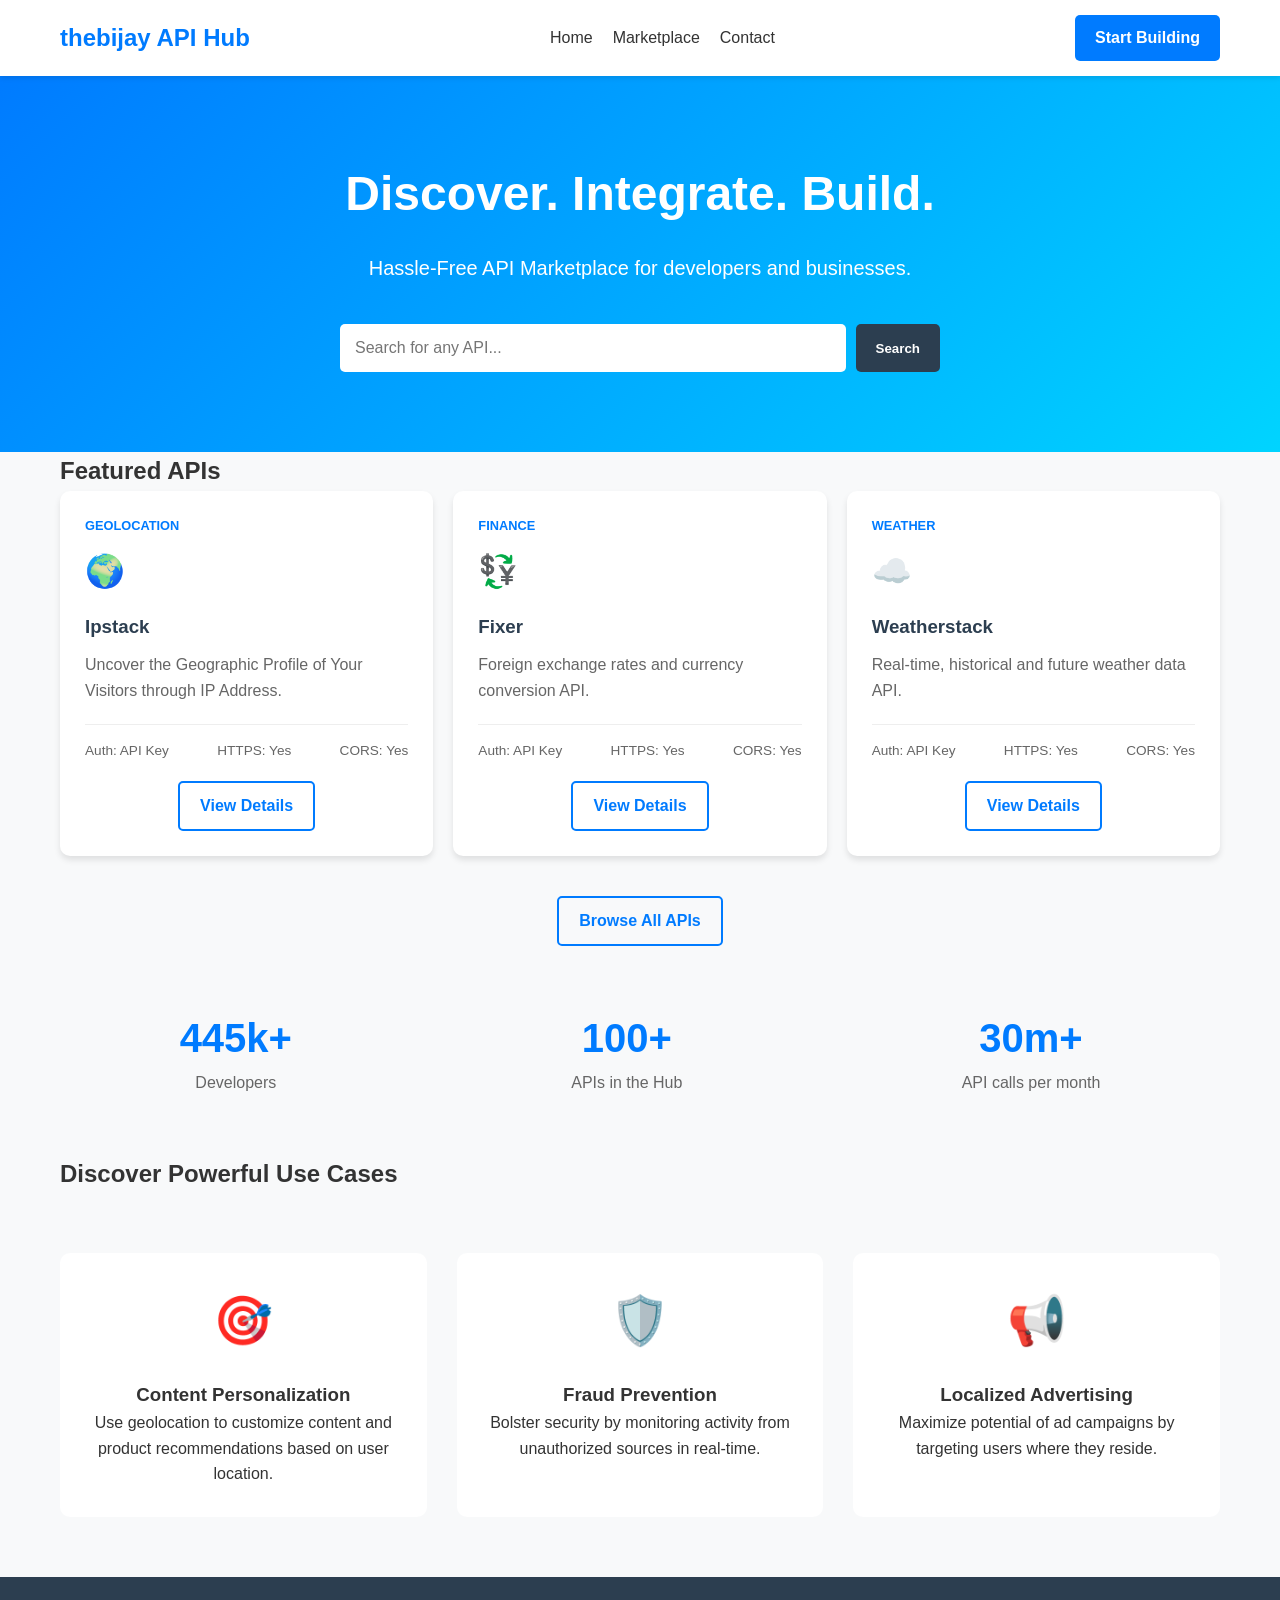
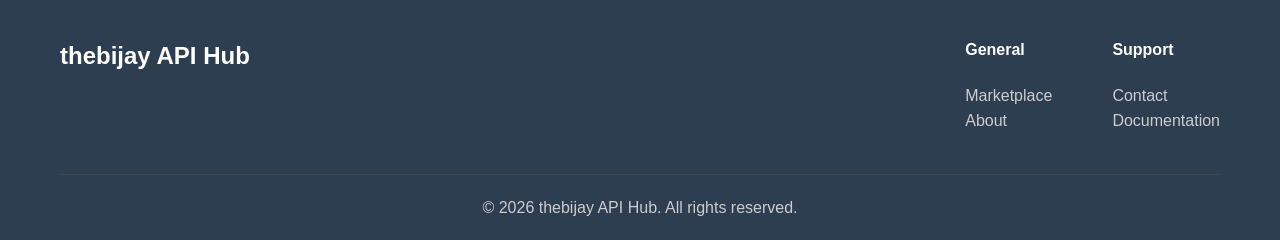
==== index.html @ 3344d34d "Organize repository structure and implement API marketplace web interface. - Extracted and moved fil" ====
<!DOCTYPE html>
<html lang="en">
<head>
    <meta charset="UTF-8">
    <meta name="viewport" content="width=device-width, initial-scale=1.0">
    <title>thebijay API Hub | Discover. Integrate. Build.</title>
    <link rel="stylesheet" href="style.css">
</head>
<body>
    <header>
        <nav class="container">
            <div class="logo">thebijay API Hub</div>
            <ul class="nav-links">
                <li><a href="index.html">Home</a></li>
                <li><a href="apis.html">Marketplace</a></li>
                <li><a href="contact.html">Contact</a></li>
            </ul>
            <a href="apis.html" class="btn btn-primary">Start Building</a>
        </nav>
    </header>

    <main>
        <section class="hero">
            <div class="container">
                <h1>Discover. Integrate. Build.</h1>
                <p>Hassle-Free API Marketplace for developers and businesses.</p>
                <div class="hero-search">
                    <input type="text" id="heroSearchInput" placeholder="Search for any API...">
                    <button onclick="window.location.href='apis.html?q=' + document.getElementById('heroSearchInput').value" class="btn btn-secondary">Search</button>
                </div>
            </div>
        </section>

        <section class="featured container">
            <h2>Featured APIs</h2>
            <div id="featuredContainer" class="api-grid">
                <!-- Featured APIs will be loaded here -->
            </div>
            <div class="text-center">
                <a href="apis.html" class="btn btn-outline">Browse All APIs</a>
            </div>
        </section>

        <section class="stats container">
            <div class="stat-item">
                <span class="stat-number">445k+</span>
                <span class="stat-label">Developers</span>
            </div>
            <div class="stat-item">
                <span class="stat-number">100+</span>
                <span class="stat-label">APIs in the Hub</span>
            </div>
            <div class="stat-item">
                <span class="stat-number">30m+</span>
                <span class="stat-label">API calls per month</span>
            </div>
        </section>

        <section class="use-cases container">
            <h2>Discover Powerful Use Cases</h2>
            <div class="use-case-grid">
                <div class="use-case-card">
                    <div class="icon">🎯</div>
                    <h3>Content Personalization</h3>
                    <p>Use geolocation to customize content and product recommendations based on user location.</p>
                </div>
                <div class="use-case-card">
                    <div class="icon">🛡️</div>
                    <h3>Fraud Prevention</h3>
                    <p>Bolster security by monitoring activity from unauthorized sources in real-time.</p>
                </div>
                <div class="use-case-card">
                    <div class="icon">📢</div>
                    <h3>Localized Advertising</h3>
                    <p>Maximize potential of ad campaigns by targeting users where they reside.</p>
                </div>
            </div>
        </section>
    </main>

    <footer>
        <div class="container">
            <div class="footer-content">
                <div class="footer-logo">thebijay API Hub</div>
                <div class="footer-links">
                    <div>
                        <h4>General</h4>
                        <ul>
                            <li><a href="apis.html">Marketplace</a></li>
                            <li><a href="contact.html">About</a></li>
                        </ul>
                    </div>
                    <div>
                        <h4>Support</h4>
                        <ul>
                            <li><a href="contact.html">Contact</a></li>
                            <li><a href="#">Documentation</a></li>
                        </ul>
                    </div>
                </div>
            </div>
            <div class="footer-bottom">
                &copy; 2026 thebijay API Hub. All rights reserved.
            </div>
        </div>
    </footer>

    <script src="data.js"></script>
    <script src="script.js"></script>
    <script>
        // Load featured APIs on homepage
        const featuredContainer = document.getElementById('featuredContainer');
        if (featuredContainer) {
            apiData.slice(0, 3).forEach(api => {
                const card = createApiCard(api);
                featuredContainer.appendChild(card);
            });
        }
    </script>
</body>
</html>
---- style.css ----
:root {
    --primary: #007bff;
    --secondary: #2c3e50;
    --background: #f8f9fa;
    --text: #333;
    --text-muted: #666;
    --card-bg: #fff;
    --container-max: 1200px;
}

* {
    box-sizing: border-box;
    margin: 0;
    padding: 0;
}

body {
    font-family: -apple-system, BlinkMacSystemFont, "Segoe UI", Roboto, Helvetica, Arial, sans-serif;
    line-height: 1.6;
    color: var(--text);
    background-color: var(--background);
}

.container {
    max-width: var(--container-max);
    margin: 0 auto;
    padding: 0 20px;
}

header {
    background: #fff;
    box-shadow: 0 2px 5px rgba(0,0,0,0.1);
    padding: 15px 0;
    position: sticky;
    top: 0;
    z-index: 1000;
}

nav {
    display: flex;
    justify-content: space-between;
    align-items: center;
}

.logo {
    font-size: 1.5rem;
    font-weight: bold;
    color: var(--primary);
}

.nav-links {
    list-style: none;
    display: flex;
    gap: 20px;
}

.nav-links a {
    text-decoration: none;
    color: var(--text);
    font-weight: 500;
}

.nav-links a:hover {
    color: var(--primary);
}

.btn {
    display: inline-block;
    padding: 10px 20px;
    border-radius: 5px;
    text-decoration: none;
    font-weight: 600;
    cursor: pointer;
    border: none;
    transition: background 0.3s;
}

.btn-primary {
    background-color: var(--primary);
    color: #fff;
}

.btn-primary:hover {
    background-color: #0056b3;
}

.btn-secondary {
    background-color: var(--secondary);
    color: #fff;
}

.btn-secondary:hover {
    background-color: #1a252f;
}

.btn-outline {
    border: 2px solid var(--primary);
    color: var(--primary);
}

.btn-outline:hover {
    background-color: var(--primary);
    color: #fff;
}

/* Hero Section */
.hero {
    background: linear-gradient(135deg, #007bff 0%, #00d4ff 100%);
    color: #fff;
    padding: 80px 0;
    text-align: center;
}

.hero h1 {
    font-size: 3rem;
    margin-bottom: 20px;
}

.hero p {
    font-size: 1.25rem;
    margin-bottom: 40px;
}

.hero-search {
    max-width: 600px;
    margin: 0 auto;
    display: flex;
    gap: 10px;
}

.hero-search input {
    flex-grow: 1;
    padding: 15px;
    border-radius: 5px;
    border: none;
    font-size: 1rem;
}

/* Stats Section */
.stats {
    display: flex;
    justify-content: space-around;
    padding: 60px 0;
    text-align: center;
}

.stat-item {
    display: flex;
    flex-direction: column;
}

.stat-number {
    font-size: 2.5rem;
    font-weight: bold;
    color: var(--primary);
}

.stat-label {
    color: var(--text-muted);
    font-weight: 500;
}

/* API Grid */
.api-grid {
    display: grid;
    grid-template-columns: repeat(auto-fill, minmax(300px, 1fr));
    gap: 20px;
    margin-bottom: 40px;
}

.api-card {
    background: var(--card-bg);
    padding: 25px;
    border-radius: 10px;
    box-shadow: 0 4px 6px rgba(0,0,0,0.1);
    transition: transform 0.3s, box-shadow 0.3s;
    display: flex;
    flex-direction: column;
    justify-content: space-between;
}

.api-card:hover {
    transform: translateY(-5px);
    box-shadow: 0 10px 15px rgba(0,0,0,0.1);
}

.api-icon {
    font-size: 2rem;
    margin-bottom: 15px;
}

.api-card h3 {
    margin-bottom: 10px;
    color: var(--secondary);
}

.api-category {
    font-size: 0.8rem;
    text-transform: uppercase;
    color: var(--primary);
    font-weight: bold;
    margin-bottom: 10px;
}

.api-card p {
    color: var(--text-muted);
    margin-bottom: 20px;
}

.api-meta {
    display: flex;
    justify-content: space-between;
    font-size: 0.85rem;
    color: var(--text-muted);
    border-top: 1px solid #eee;
    padding-top: 15px;
}

/* Use Cases */
.use-case-grid {
    display: grid;
    grid-template-columns: repeat(3, 1fr);
    gap: 30px;
    padding: 60px 0;
}

.use-case-card {
    background: #fff;
    padding: 30px;
    border-radius: 10px;
    text-align: center;
}

.use-case-card .icon {
    font-size: 3rem;
    margin-bottom: 20px;
}

/* Marketplace Layout */
.marketplace-hero {
    padding: 40px 0;
    text-align: center;
}

.marketplace-content {
    display: flex;
    gap: 40px;
    margin-bottom: 60px;
}

.sidebar {
    width: 250px;
    flex-shrink: 0;
}

.sidebar h3 {
    margin-bottom: 20px;
}

.sidebar ul {
    list-style: none;
}

.sidebar li {
    margin-bottom: 10px;
}

.sidebar a {
    text-decoration: none;
    color: var(--text);
    padding: 8px 12px;
    display: block;
    border-radius: 5px;
}

.sidebar a.active, .sidebar a:hover {
    background-color: var(--primary);
    color: #fff;
}

.search-bar {
    max-width: 800px;
    margin: 20px auto;
    display: flex;
    gap: 10px;
}

.search-bar input {
    flex-grow: 1;
    padding: 12px;
    border: 1px solid #ccc;
    border-radius: 5px;
}

/* Contact Page */
.contact-container {
    display: flex;
    gap: 60px;
    padding: 40px 0;
}

.contact-form {
    flex: 2;
}

.contact-info {
    flex: 1;
}

.form-group {
    margin-bottom: 20px;
}

.form-group label {
    display: block;
    margin-bottom: 5px;
    font-weight: 600;
}

.form-group input, .form-group textarea {
    width: 100%;
    padding: 10px;
    border: 1px solid #ccc;
    border-radius: 5px;
}

/* Footer */
footer {
    background: var(--secondary);
    color: #fff;
    padding: 60px 0 20px;
}

.footer-content {
    display: flex;
    justify-content: space-between;
    margin-bottom: 40px;
}

.footer-logo {
    font-size: 1.5rem;
    font-weight: bold;
}

.footer-links {
    display: flex;
    gap: 60px;
}

.footer-links h4 {
    margin-bottom: 20px;
}

.footer-links ul {
    list-style: none;
}

.footer-links a {
    color: #ccc;
    text-decoration: none;
}

.footer-links a:hover {
    color: #fff;
}

.footer-bottom {
    text-align: center;
    border-top: 1px solid #444;
    padding-top: 20px;
    color: #ccc;
}

.text-center {
    text-align: center;
}

/* Mobile Responsiveness */
@media (max-width: 768px) {
    .nav-links {
        display: none;
    }
    .hero h1 {
        font-size: 2rem;
    }
    .use-case-grid {
        grid-template-columns: 1fr;
    }
    .marketplace-content {
        flex-direction: column;
    }
    .sidebar {
        width: 100%;
    }
    .contact-container {
        flex-direction: column;
    }
}
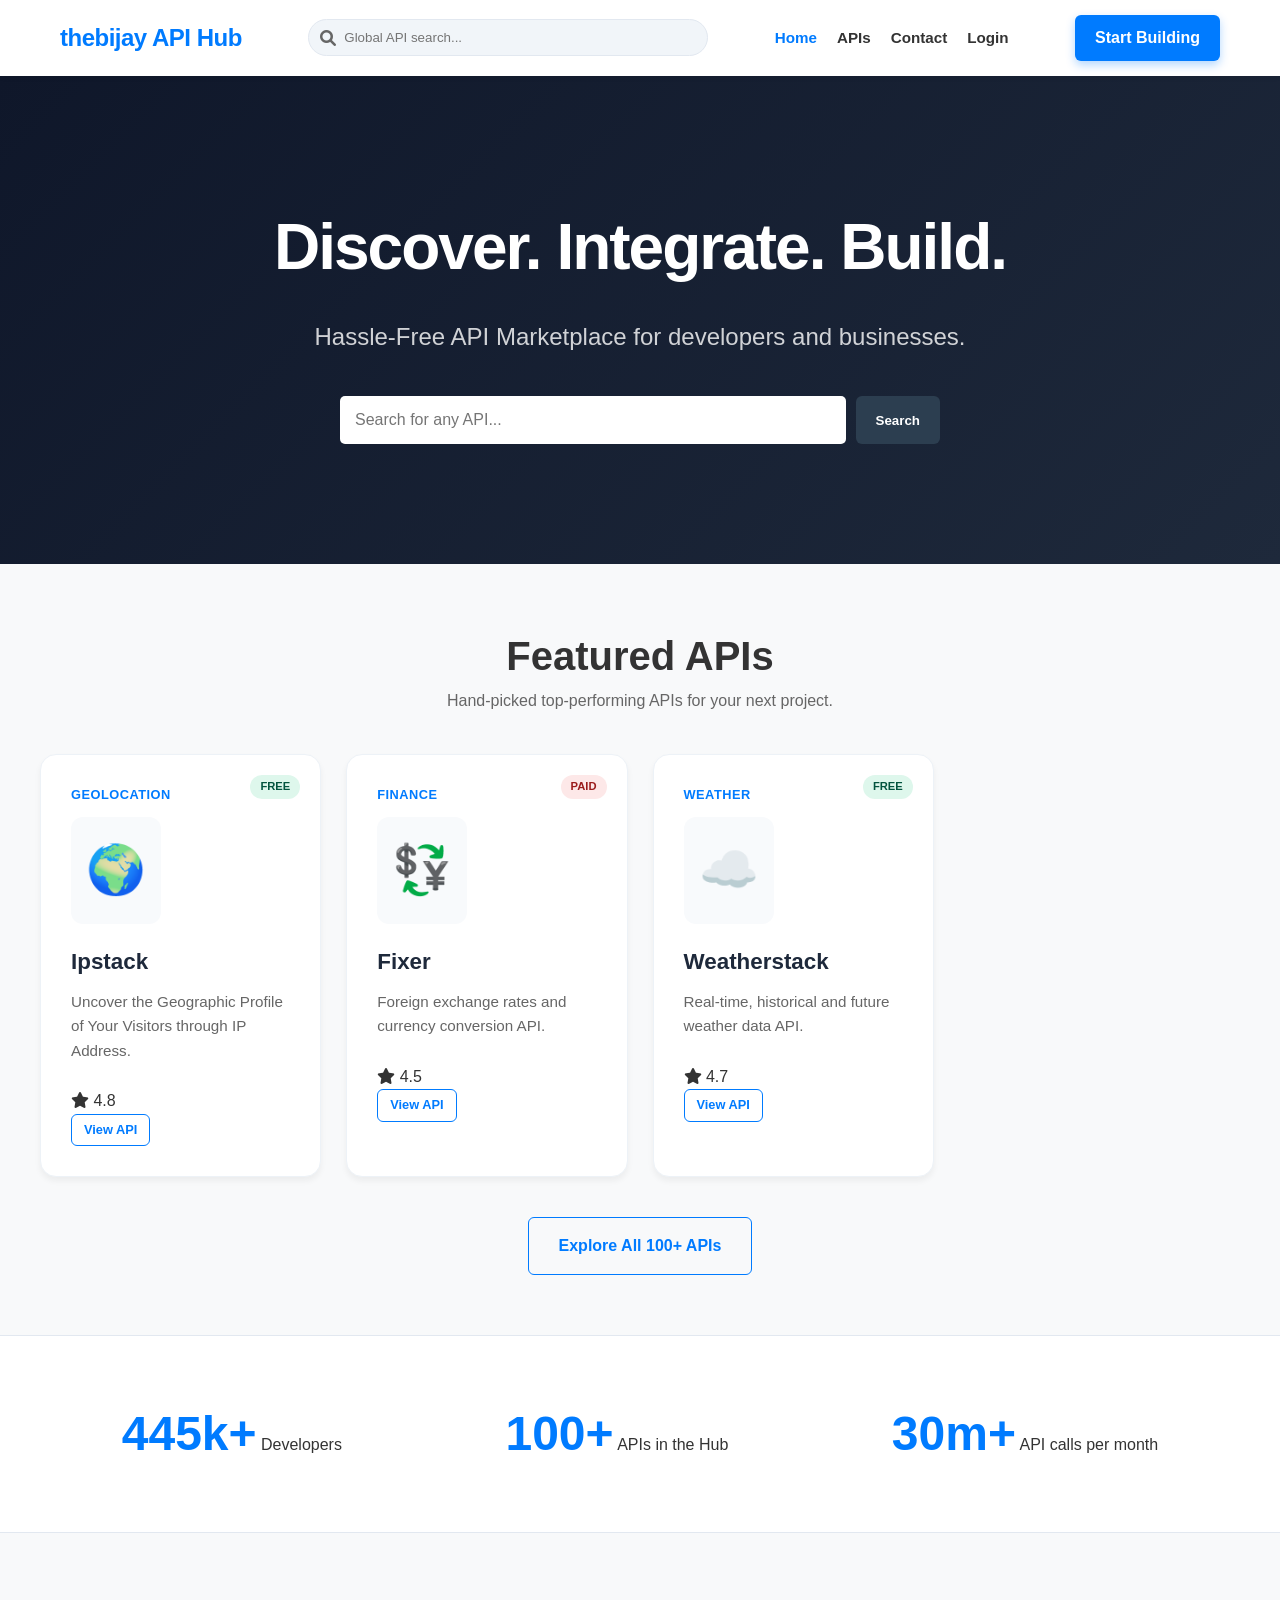
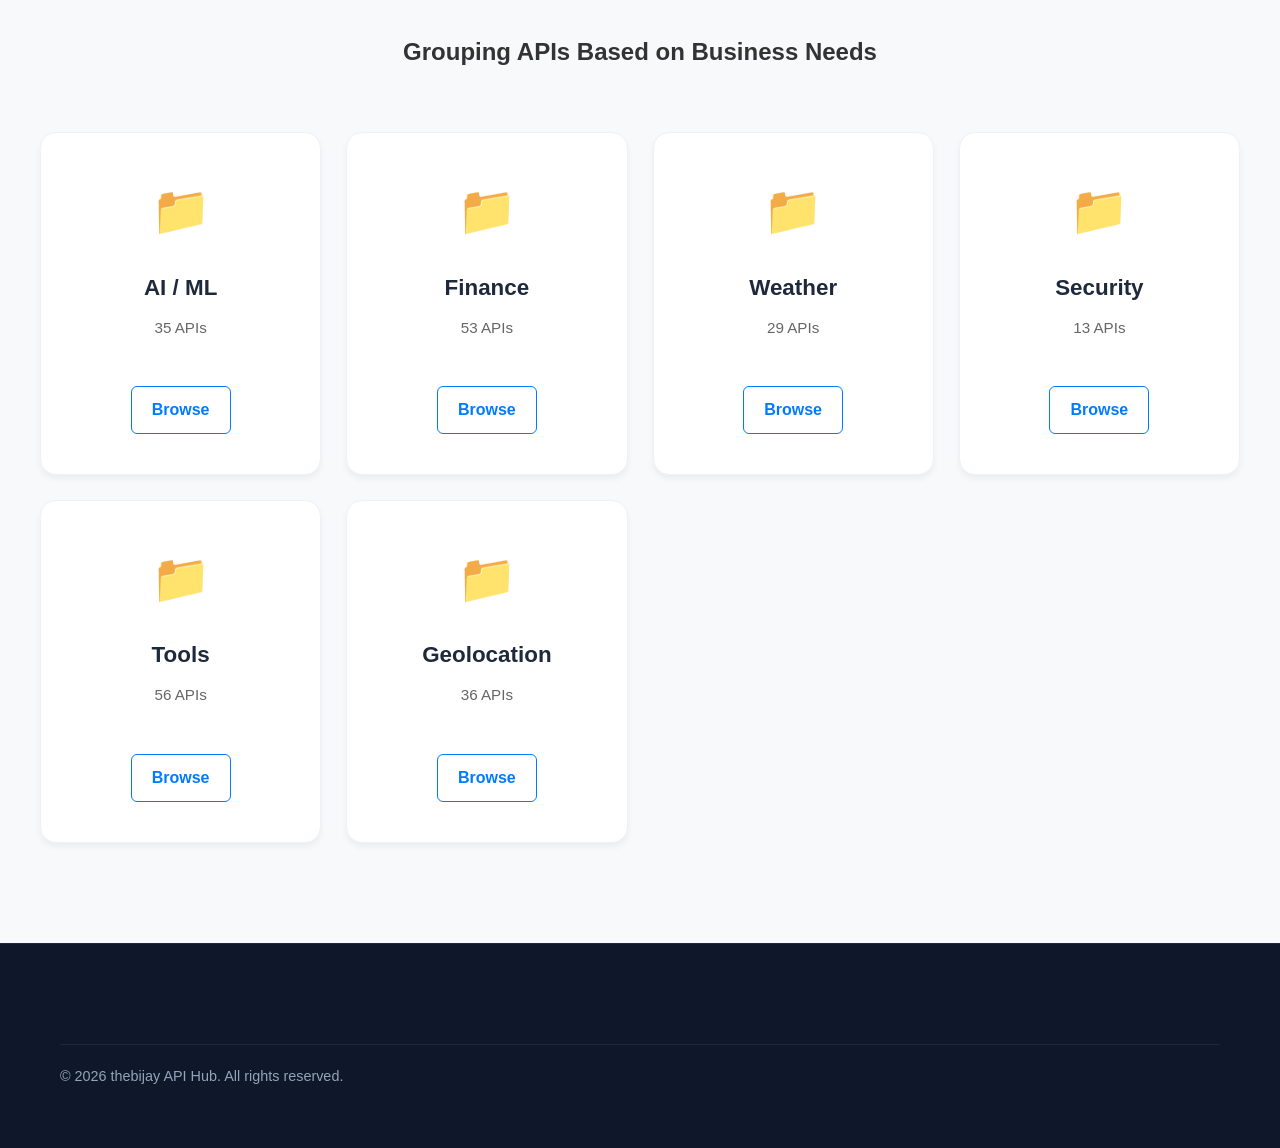
==== commit 81e07661: "feat: reorganize repo and implement thebijay API Hub platform - Extracted public-apis-master.zip and" ====
--- a/index.html
+++ b/index.html
@@ -5,17 +5,23 @@
     <meta name="viewport" content="width=device-width, initial-scale=1.0">
     <title>thebijay API Hub | Discover. Integrate. Build.</title>
     <link rel="stylesheet" href="style.css">
+    <link rel="stylesheet" href="https://cdnjs.cloudflare.com/ajax/libs/font-awesome/6.0.0/css/all.min.css">
 </head>
 <body>
     <header>
         <nav class="container">
-            <div class="logo">thebijay API Hub</div>
+            <div class="logo"><a href="index.html">thebijay API Hub</a></div>
+            <div class="nav-search-container">
+                <i class="fa fa-search nav-search-icon"></i>
+                <input type="text" id="navSearchInput" placeholder="Global API search..." onkeypress="if(event.key === 'Enter') window.location.href = 'marketplace.html?q=' + this.value">
+            </div>
             <ul class="nav-links">
-                <li><a href="index.html">Home</a></li>
-                <li><a href="apis.html">Marketplace</a></li>
+                <li><a href="index.html" class="active">Home</a></li>
+                <li><a href="marketplace.html">APIs</a></li>
                 <li><a href="contact.html">Contact</a></li>
+                <li><a href="login.html">Login</a></li>
             </ul>
-            <a href="apis.html" class="btn btn-primary">Start Building</a>
+            <a href="marketplace.html" class="btn btn-primary">Start Building</a>
         </nav>
     </header>
 
@@ -24,81 +30,53 @@
             <div class="container">
                 <h1>Discover. Integrate. Build.</h1>
                 <p>Hassle-Free API Marketplace for developers and businesses.</p>
-                <div class="hero-search">
-                    <input type="text" id="heroSearchInput" placeholder="Search for any API...">
-                    <button onclick="window.location.href='apis.html?q=' + document.getElementById('heroSearchInput').value" class="btn btn-secondary">Search</button>
+                <div class="hero-search" style="max-width: 600px; margin: 0 auto; display: flex; gap: 10px;">
+                    <input type="text" id="heroSearchInput" placeholder="Search for any API..." style="flex-grow: 1; padding: 15px; border-radius: 5px; border: none; font-size: 1rem;">
+                    <button onclick="window.location.href='marketplace.html?q=' + document.getElementById('heroSearchInput').value" class="btn btn-secondary">Search</button>
                 </div>
             </div>
         </section>
 
-        <section class="featured container">
-            <h2>Featured APIs</h2>
-            <div id="featuredContainer" class="api-grid">
-                <!-- Featured APIs will be loaded here -->
+        <section class="container" style="padding: 60px 0;">
+            <div class="text-center" style="margin-bottom: 40px;">
+                <h2 style="font-size: 2.5rem;">Featured APIs</h2>
+                <p style="color: var(--text-muted);">Hand-picked top-performing APIs for your next project.</p>
             </div>
-            <div class="text-center">
-                <a href="apis.html" class="btn btn-outline">Browse All APIs</a>
+            <div id="featuredGrid" class="api-grid"></div>
+            <div class="text-center" style="margin-top: 40px;">
+                <a href="marketplace.html" class="btn btn-outline" style="padding: 15px 30px;">Explore All 100+ APIs</a>
             </div>
         </section>
 
-        <section class="stats container">
-            <div class="stat-item">
-                <span class="stat-number">445k+</span>
-                <span class="stat-label">Developers</span>
-            </div>
-            <div class="stat-item">
-                <span class="stat-number">100+</span>
-                <span class="stat-label">APIs in the Hub</span>
-            </div>
-            <div class="stat-item">
-                <span class="stat-number">30m+</span>
-                <span class="stat-label">API calls per month</span>
+        <section class="stats" style="background: #fff; border-top: 1px solid var(--border); border-bottom: 1px solid var(--border);">
+            <div class="container" style="display: flex; justify-content: space-around; padding: 60px 0; text-align: center;">
+                <div class="stat-item">
+                    <span class="stat-number" style="font-size: 3rem; font-weight: 800; color: var(--primary);">445k+</span>
+                    <span class="stat-label">Developers</span>
+                </div>
+                <div class="stat-item">
+                    <span class="stat-number" style="font-size: 3rem; font-weight: 800; color: var(--primary);">100+</span>
+                    <span class="stat-label">APIs in the Hub</span>
+                </div>
+                <div class="stat-item">
+                    <span class="stat-number" style="font-size: 3rem; font-weight: 800; color: var(--primary);">30m+</span>
+                    <span class="stat-label">API calls per month</span>
+                </div>
             </div>
         </section>
 
-        <section class="use-cases container">
-            <h2>Discover Powerful Use Cases</h2>
-            <div class="use-case-grid">
-                <div class="use-case-card">
-                    <div class="icon">🎯</div>
-                    <h3>Content Personalization</h3>
-                    <p>Use geolocation to customize content and product recommendations based on user location.</p>
-                </div>
-                <div class="use-case-card">
-                    <div class="icon">🛡️</div>
-                    <h3>Fraud Prevention</h3>
-                    <p>Bolster security by monitoring activity from unauthorized sources in real-time.</p>
-                </div>
-                <div class="use-case-card">
-                    <div class="icon">📢</div>
-                    <h3>Localized Advertising</h3>
-                    <p>Maximize potential of ad campaigns by targeting users where they reside.</p>
-                </div>
+        <section class="container" style="padding: 100px 0;">
+            <div class="text-center" style="margin-bottom: 60px;">
+                <h2>Grouping APIs Based on Business Needs</h2>
+            </div>
+            <div class="api-grid" id="categoryGrid">
+                <!-- Dynamic categories -->
             </div>
         </section>
     </main>
 
     <footer>
         <div class="container">
-            <div class="footer-content">
-                <div class="footer-logo">thebijay API Hub</div>
-                <div class="footer-links">
-                    <div>
-                        <h4>General</h4>
-                        <ul>
-                            <li><a href="apis.html">Marketplace</a></li>
-                            <li><a href="contact.html">About</a></li>
-                        </ul>
-                    </div>
-                    <div>
-                        <h4>Support</h4>
-                        <ul>
-                            <li><a href="contact.html">Contact</a></li>
-                            <li><a href="#">Documentation</a></li>
-                        </ul>
-                    </div>
-                </div>
-            </div>
             <div class="footer-bottom">
                 &copy; 2026 thebijay API Hub. All rights reserved.
             </div>
@@ -108,14 +86,24 @@
     <script src="data.js"></script>
     <script src="script.js"></script>
     <script>
-        // Load featured APIs on homepage
-        const featuredContainer = document.getElementById('featuredContainer');
-        if (featuredContainer) {
-            apiData.slice(0, 3).forEach(api => {
-                const card = createApiCard(api);
-                featuredContainer.appendChild(card);
-            });
-        }
+        const featuredGrid = document.getElementById('featuredGrid');
+        apiData.slice(0, 3).forEach(api => {
+            featuredGrid.appendChild(createAdvancedApiCard(api));
+        });
+
+        const categoryGrid = document.getElementById('categoryGrid');
+        categories.slice(1, 7).forEach(cat => {
+            const card = document.createElement('div');
+            card.className = 'api-card text-center';
+            card.style.padding = '40px';
+            card.innerHTML = `
+                <div style="font-size: 3rem; margin-bottom: 20px;">📁</div>
+                <h3>${cat}</h3>
+                <p>${Math.floor(Math.random() * 50) + 10} APIs</p>
+                <a href="marketplace.html?cat=${cat}" class="btn btn-outline btn-sm">Browse</a>
+            `;
+            categoryGrid.appendChild(card);
+        });
     </script>
 </body>
 </html>
--- a/style.css
+++ b/style.css
@@ -1,3 +1,4 @@
+/* (Existing styles from style.css) */
 :root {
     --primary: #007bff;
     --secondary: #2c3e50;
@@ -6,393 +7,94 @@
     --text-muted: #666;
     --card-bg: #fff;
     --container-max: 1200px;
+    --shadow: 0 4px 6px rgba(0,0,0,0.05);
+    --shadow-hover: 0 15px 30px rgba(0,0,0,0.1);
+    --border: #e2e8f0;
 }
 
-* {
-    box-sizing: border-box;
-    margin: 0;
-    padding: 0;
+* { box-sizing: border-box; margin: 0; padding: 0; }
+body { font-family: -apple-system, BlinkMacSystemFont, "Segoe UI", Roboto, Helvetica, Arial, sans-serif; line-height: 1.6; color: var(--text); background-color: var(--background); }
+.container { max-width: var(--container-max); margin: 0 auto; padding: 0 20px; }
+.text-center { text-align: center; }
+.text-left { text-align: left; }
+
+header { background: #fff; box-shadow: 0 2px 5px rgba(0,0,0,0.05); padding: 15px 0; position: sticky; top: 0; z-index: 1000; }
+nav { display: flex; justify-content: space-between; align-items: center; gap: 20px; }
+.logo a { font-size: 1.5rem; font-weight: 800; color: var(--primary); text-decoration: none; letter-spacing: -0.5px; }
+
+.nav-search-container { flex-grow: 1; position: relative; max-width: 400px; }
+.nav-search-icon { position: absolute; left: 12px; top: 50%; transform: translateY(-50%); color: var(--text-muted); pointer-events: none; }
+.nav-search-container input { width: 100%; padding: 10px 10px 10px 35px; border: 1px solid var(--border); border-radius: 20px; background: #f1f5f9; transition: border-color 0.2s; }
+.nav-search-container input:focus { border-color: var(--primary); outline: none; background: #fff; }
+
+.nav-links { list-style: none; display: flex; gap: 20px; }
+.nav-links a { text-decoration: none; color: var(--text); font-weight: 600; font-size: 0.95rem; }
+.nav-links a:hover, .nav-links a.active { color: var(--primary); }
+
+.btn { display: inline-block; padding: 10px 20px; border-radius: 6px; text-decoration: none; font-weight: 700; cursor: pointer; border: none; transition: all 0.2s; }
+.btn-primary { background-color: var(--primary); color: #fff; box-shadow: 0 4px 10px rgba(0,123,255,0.3); }
+.btn-primary:hover { background-color: #0056b3; transform: translateY(-1px); }
+.btn-secondary { background-color: var(--secondary); color: #fff; }
+.btn-outline { border: 1.5px solid var(--primary); color: var(--primary); background: transparent; }
+.btn-outline:hover { background-color: var(--primary); color: #fff; }
+
+.hero { background: linear-gradient(135deg, #0f172a 0%, #1e293b 100%); color: #fff; padding: 120px 0; text-align: center; }
+.hero h1 { font-size: 4rem; margin-bottom: 20px; font-weight: 900; letter-spacing: -2px; }
+.hero p { font-size: 1.5rem; margin-bottom: 40px; opacity: 0.8; }
+
+.section-card { background: #fff; border-radius: 12px; padding: 30px; box-shadow: var(--shadow); margin-bottom: 30px; border: 1px solid #edf2f7; }
+.section-card h2 { font-size: 1.5rem; margin-bottom: 20px; border-bottom: 2px solid #f1f5f9; padding-bottom: 10px; color: var(--secondary); }
+
+.marketplace-header { padding: 40px 0; text-align: center; }
+.marketplace-layout { display: flex; gap: 40px; margin-bottom: 60px; }
+.sidebar { width: 220px; flex-shrink: 0; }
+.filter-group { margin-bottom: 30px; }
+.filter-group h3 { margin-bottom: 15px; font-size: 1rem; color: var(--text-muted); text-transform: uppercase; letter-spacing: 1px; }
+.filter-group ul { list-style: none; }
+.filter-group li { margin-bottom: 10px; }
+.filter-group a { text-decoration: none; color: var(--text); font-size: 0.95rem; font-weight: 500; display: block; padding: 8px 12px; border-radius: 6px; }
+.filter-group a:hover, .filter-group a.active { background: #ebf8ff; color: var(--primary); font-weight: 700; }
+
+.api-grid { display: grid; grid-template-columns: repeat(auto-fill, minmax(280px, 1fr)); gap: 25px; }
+.api-card { background: #fff; padding: 30px; border-radius: 16px; box-shadow: var(--shadow); transition: all 0.3s cubic-bezier(0.4, 0, 0.2, 1); position: relative; border: 1px solid #edf2f7; }
+.api-card:hover { transform: translateY(-10px); box-shadow: var(--shadow-hover); border-color: var(--primary); }
+.api-badge { position: absolute; top: 20px; right: 20px; font-size: 0.7rem; padding: 3px 10px; border-radius: 20px; font-weight: 800; text-transform: uppercase; }
+.badge-free { background: #def7ec; color: #03543f; }
+.badge-paid { background: #fde8e8; color: #9b1c1c; }
+.api-icon { font-size: 3rem; margin-bottom: 20px; display: inline-block; padding: 15px; background: #f8fafc; border-radius: 12px; }
+.api-card h3 { margin-bottom: 10px; font-size: 1.4rem; font-weight: 800; color: #1e293b; }
+.api-category { color: var(--primary); font-size: 0.8rem; font-weight: 800; text-transform: uppercase; margin-bottom: 12px; letter-spacing: 0.5px; }
+.api-card p { color: var(--text-muted); font-size: 0.95rem; margin-bottom: 25px; min-height: 3em; }
+
+.api-details-header { display: flex; gap: 40px; padding: 80px 0; align-items: center; border-bottom: 1px solid var(--border); margin-bottom: 40px; }
+.api-details-icon { font-size: 5rem; width: 140px; height: 140px; display: flex; align-items: center; justify-content: center; background: #fff; border-radius: 24px; box-shadow: var(--shadow); border: 1px solid #edf2f7; }
+.endpoint-block { background: #0f172a; color: #e2e8f0; padding: 18px; border-radius: 10px; font-family: 'Fira Code', monospace; display: flex; gap: 15px; align-items: center; margin-bottom: 20px; box-shadow: inset 0 2px 4px rgba(0,0,0,0.3); }
+.method-badge { padding: 5px 12px; border-radius: 6px; font-weight: 800; font-size: 0.75rem; color: #fff; text-transform: uppercase; }
+.badge-get { background: #2563eb; }
+.badge-post { background: #059669; }
+
+.try-it-form input { background: #f8fafc; border: 1px solid var(--border); transition: all 0.2s; }
+.try-it-form input:focus { border-color: var(--primary); background: #fff; box-shadow: 0 0 0 3px rgba(0,123,255,0.1); outline: none; }
+
+footer { background: #0f172a; color: #94a3b8; padding: 60px 0; border-top: 1px solid #1e293b; }
+footer .logo a { color: #fff; }
+.footer-bottom { margin-top: 40px; padding-top: 20px; border-top: 1px solid #1e293b; font-size: 0.9rem; }
+
+@media (max-width: 992px) {
+    .hero h1 { font-size: 3rem; }
+    .marketplace-layout, .details-grid { grid-template-columns: 1fr; }
+    .sidebar { width: 100%; display: flex; gap: 20px; overflow-x: auto; padding-bottom: 20px; }
+    .sidebar .filter-group { flex-shrink: 0; min-width: 150px; }
 }
 
-body {
-    font-family: -apple-system, BlinkMacSystemFont, "Segoe UI", Roboto, Helvetica, Arial, sans-serif;
-    line-height: 1.6;
-    color: var(--text);
-    background-color: var(--background);
-}
+.form-group { margin-bottom: 20px; text-align: left; }
+.form-group label { display: block; margin-bottom: 8px; font-weight: 600; }
+.form-group input, .form-group textarea { width: 100%; padding: 12px; border: 1px solid var(--border); border-radius: 8px; background: #fff; font-family: inherit; font-size: 1rem; }
+.form-group input:focus, .form-group textarea:focus { border-color: var(--primary); outline: none; box-shadow: 0 0 0 3px rgba(0,123,255,0.1); }
 
-.container {
-    max-width: var(--container-max);
-    margin: 0 auto;
-    padding: 0 20px;
-}
+.params-table { width: 100%; border-collapse: collapse; margin-top: 20px; }
+.params-table th, .params-table td { padding: 15px; border-bottom: 1px solid var(--border); text-align: left; }
+.params-table th { background: #f8fafc; font-weight: 700; color: var(--secondary); }
+.params-table tr:hover { background: #f1f5f9; }
 
-header {
-    background: #fff;
-    box-shadow: 0 2px 5px rgba(0,0,0,0.1);
-    padding: 15px 0;
-    position: sticky;
-    top: 0;
-    z-index: 1000;
-}
-
-nav {
-    display: flex;
-    justify-content: space-between;
-    align-items: center;
-}
-
-.logo {
-    font-size: 1.5rem;
-    font-weight: bold;
-    color: var(--primary);
-}
-
-.nav-links {
-    list-style: none;
-    display: flex;
-    gap: 20px;
-}
-
-.nav-links a {
-    text-decoration: none;
-    color: var(--text);
-    font-weight: 500;
-}
-
-.nav-links a:hover {
-    color: var(--primary);
-}
-
-.btn {
-    display: inline-block;
-    padding: 10px 20px;
-    border-radius: 5px;
-    text-decoration: none;
-    font-weight: 600;
-    cursor: pointer;
-    border: none;
-    transition: background 0.3s;
-}
-
-.btn-primary {
-    background-color: var(--primary);
-    color: #fff;
-}
-
-.btn-primary:hover {
-    background-color: #0056b3;
-}
-
-.btn-secondary {
-    background-color: var(--secondary);
-    color: #fff;
-}
-
-.btn-secondary:hover {
-    background-color: #1a252f;
-}
-
-.btn-outline {
-    border: 2px solid var(--primary);
-    color: var(--primary);
-}
-
-.btn-outline:hover {
-    background-color: var(--primary);
-    color: #fff;
-}
-
-/* Hero Section */
-.hero {
-    background: linear-gradient(135deg, #007bff 0%, #00d4ff 100%);
-    color: #fff;
-    padding: 80px 0;
-    text-align: center;
-}
-
-.hero h1 {
-    font-size: 3rem;
-    margin-bottom: 20px;
-}
-
-.hero p {
-    font-size: 1.25rem;
-    margin-bottom: 40px;
-}
-
-.hero-search {
-    max-width: 600px;
-    margin: 0 auto;
-    display: flex;
-    gap: 10px;
-}
-
-.hero-search input {
-    flex-grow: 1;
-    padding: 15px;
-    border-radius: 5px;
-    border: none;
-    font-size: 1rem;
-}
-
-/* Stats Section */
-.stats {
-    display: flex;
-    justify-content: space-around;
-    padding: 60px 0;
-    text-align: center;
-}
-
-.stat-item {
-    display: flex;
-    flex-direction: column;
-}
-
-.stat-number {
-    font-size: 2.5rem;
-    font-weight: bold;
-    color: var(--primary);
-}
-
-.stat-label {
-    color: var(--text-muted);
-    font-weight: 500;
-}
-
-/* API Grid */
-.api-grid {
-    display: grid;
-    grid-template-columns: repeat(auto-fill, minmax(300px, 1fr));
-    gap: 20px;
-    margin-bottom: 40px;
-}
-
-.api-card {
-    background: var(--card-bg);
-    padding: 25px;
-    border-radius: 10px;
-    box-shadow: 0 4px 6px rgba(0,0,0,0.1);
-    transition: transform 0.3s, box-shadow 0.3s;
-    display: flex;
-    flex-direction: column;
-    justify-content: space-between;
-}
-
-.api-card:hover {
-    transform: translateY(-5px);
-    box-shadow: 0 10px 15px rgba(0,0,0,0.1);
-}
-
-.api-icon {
-    font-size: 2rem;
-    margin-bottom: 15px;
-}
-
-.api-card h3 {
-    margin-bottom: 10px;
-    color: var(--secondary);
-}
-
-.api-category {
-    font-size: 0.8rem;
-    text-transform: uppercase;
-    color: var(--primary);
-    font-weight: bold;
-    margin-bottom: 10px;
-}
-
-.api-card p {
-    color: var(--text-muted);
-    margin-bottom: 20px;
-}
-
-.api-meta {
-    display: flex;
-    justify-content: space-between;
-    font-size: 0.85rem;
-    color: var(--text-muted);
-    border-top: 1px solid #eee;
-    padding-top: 15px;
-}
-
-/* Use Cases */
-.use-case-grid {
-    display: grid;
-    grid-template-columns: repeat(3, 1fr);
-    gap: 30px;
-    padding: 60px 0;
-}
-
-.use-case-card {
-    background: #fff;
-    padding: 30px;
-    border-radius: 10px;
-    text-align: center;
-}
-
-.use-case-card .icon {
-    font-size: 3rem;
-    margin-bottom: 20px;
-}
-
-/* Marketplace Layout */
-.marketplace-hero {
-    padding: 40px 0;
-    text-align: center;
-}
-
-.marketplace-content {
-    display: flex;
-    gap: 40px;
-    margin-bottom: 60px;
-}
-
-.sidebar {
-    width: 250px;
-    flex-shrink: 0;
-}
-
-.sidebar h3 {
-    margin-bottom: 20px;
-}
-
-.sidebar ul {
-    list-style: none;
-}
-
-.sidebar li {
-    margin-bottom: 10px;
-}
-
-.sidebar a {
-    text-decoration: none;
-    color: var(--text);
-    padding: 8px 12px;
-    display: block;
-    border-radius: 5px;
-}
-
-.sidebar a.active, .sidebar a:hover {
-    background-color: var(--primary);
-    color: #fff;
-}
-
-.search-bar {
-    max-width: 800px;
-    margin: 20px auto;
-    display: flex;
-    gap: 10px;
-}
-
-.search-bar input {
-    flex-grow: 1;
-    padding: 12px;
-    border: 1px solid #ccc;
-    border-radius: 5px;
-}
-
-/* Contact Page */
-.contact-container {
-    display: flex;
-    gap: 60px;
-    padding: 40px 0;
-}
-
-.contact-form {
-    flex: 2;
-}
-
-.contact-info {
-    flex: 1;
-}
-
-.form-group {
-    margin-bottom: 20px;
-}
-
-.form-group label {
-    display: block;
-    margin-bottom: 5px;
-    font-weight: 600;
-}
-
-.form-group input, .form-group textarea {
-    width: 100%;
-    padding: 10px;
-    border: 1px solid #ccc;
-    border-radius: 5px;
-}
-
-/* Footer */
-footer {
-    background: var(--secondary);
-    color: #fff;
-    padding: 60px 0 20px;
-}
-
-.footer-content {
-    display: flex;
-    justify-content: space-between;
-    margin-bottom: 40px;
-}
-
-.footer-logo {
-    font-size: 1.5rem;
-    font-weight: bold;
-}
-
-.footer-links {
-    display: flex;
-    gap: 60px;
-}
-
-.footer-links h4 {
-    margin-bottom: 20px;
-}
-
-.footer-links ul {
-    list-style: none;
-}
-
-.footer-links a {
-    color: #ccc;
-    text-decoration: none;
-}
-
-.footer-links a:hover {
-    color: #fff;
-}
-
-.footer-bottom {
-    text-align: center;
-    border-top: 1px solid #444;
-    padding-top: 20px;
-    color: #ccc;
-}
-
-.text-center {
-    text-align: center;
-}
-
-/* Mobile Responsiveness */
-@media (max-width: 768px) {
-    .nav-links {
-        display: none;
-    }
-    .hero h1 {
-        font-size: 2rem;
-    }
-    .use-case-grid {
-        grid-template-columns: 1fr;
-    }
-    .marketplace-content {
-        flex-direction: column;
-    }
-    .sidebar {
-        width: 100%;
-    }
-    .contact-container {
-        flex-direction: column;
-    }
-}
+.response-block { background: #1e293b; color: #38bdf8; padding: 20px; border-radius: 10px; overflow-x: auto; font-family: 'Fira Code', monospace; font-size: 0.9rem; border: 1px solid #334155; }
